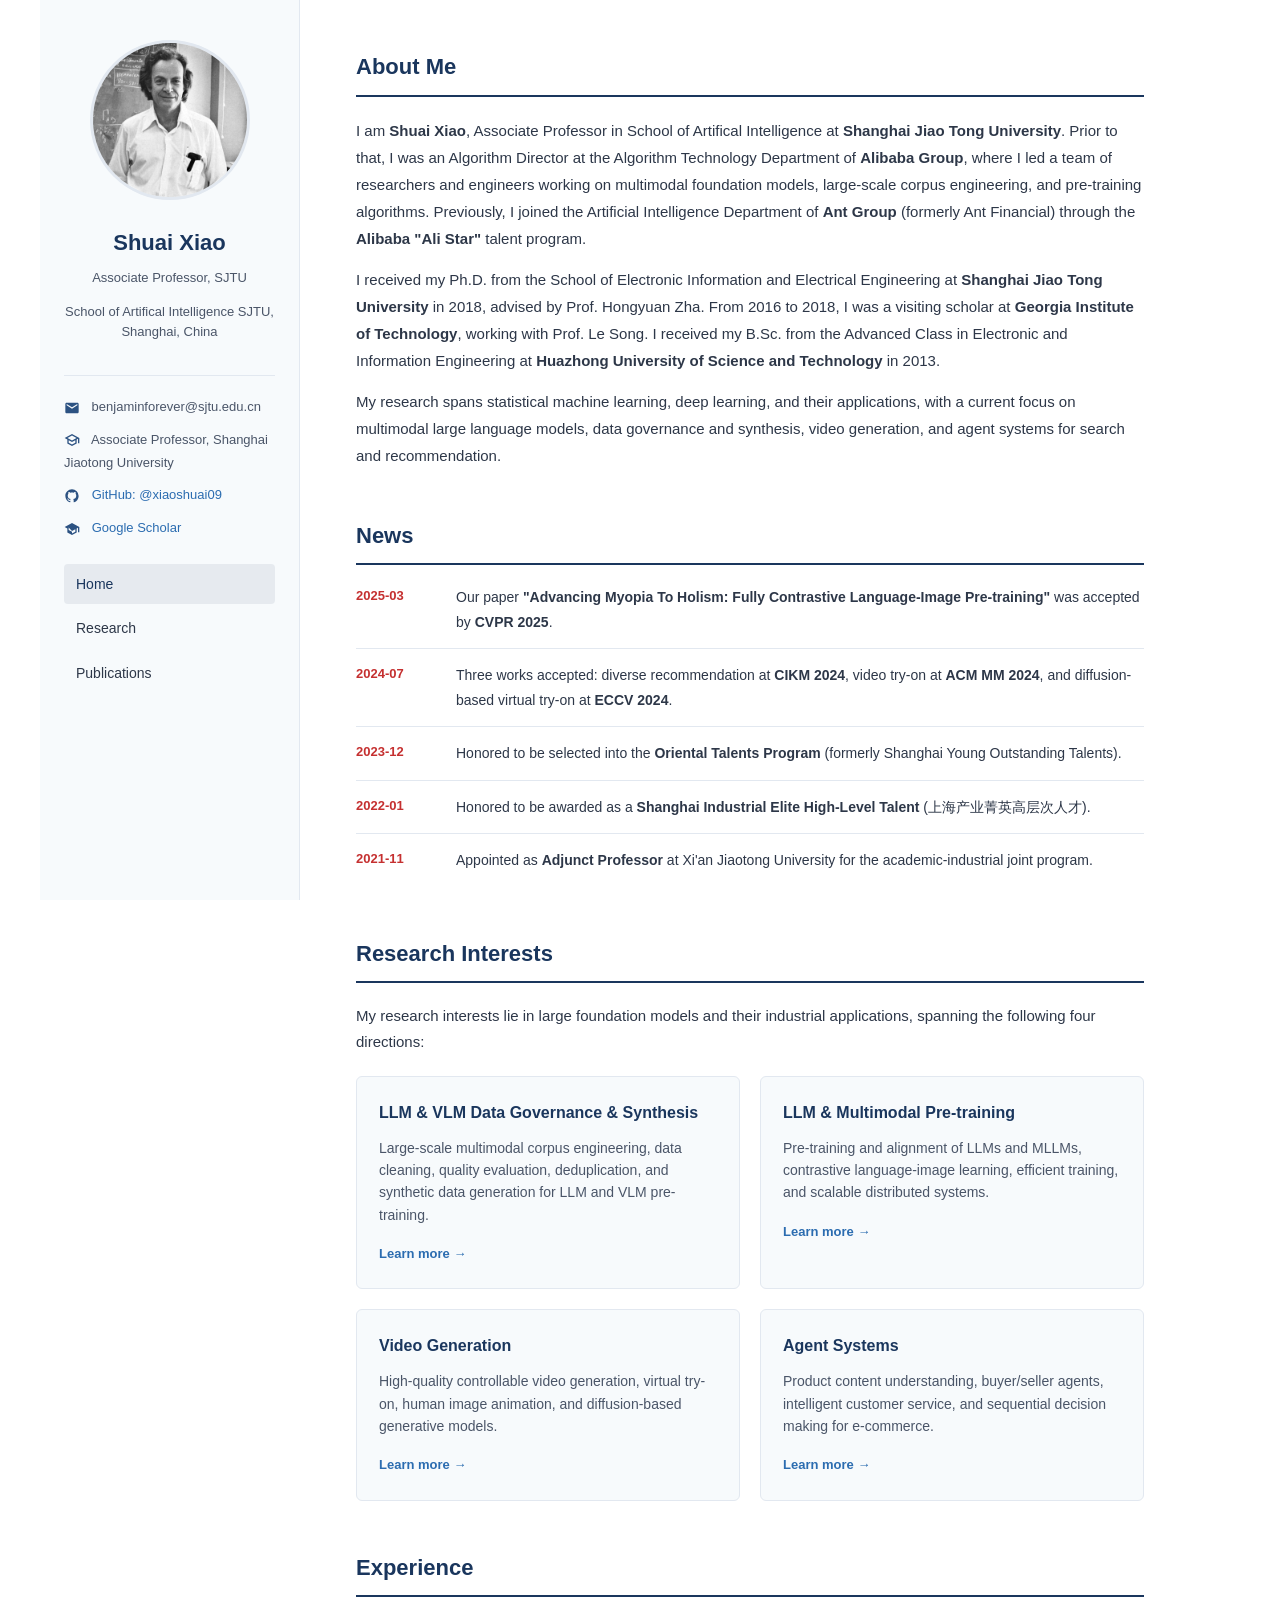
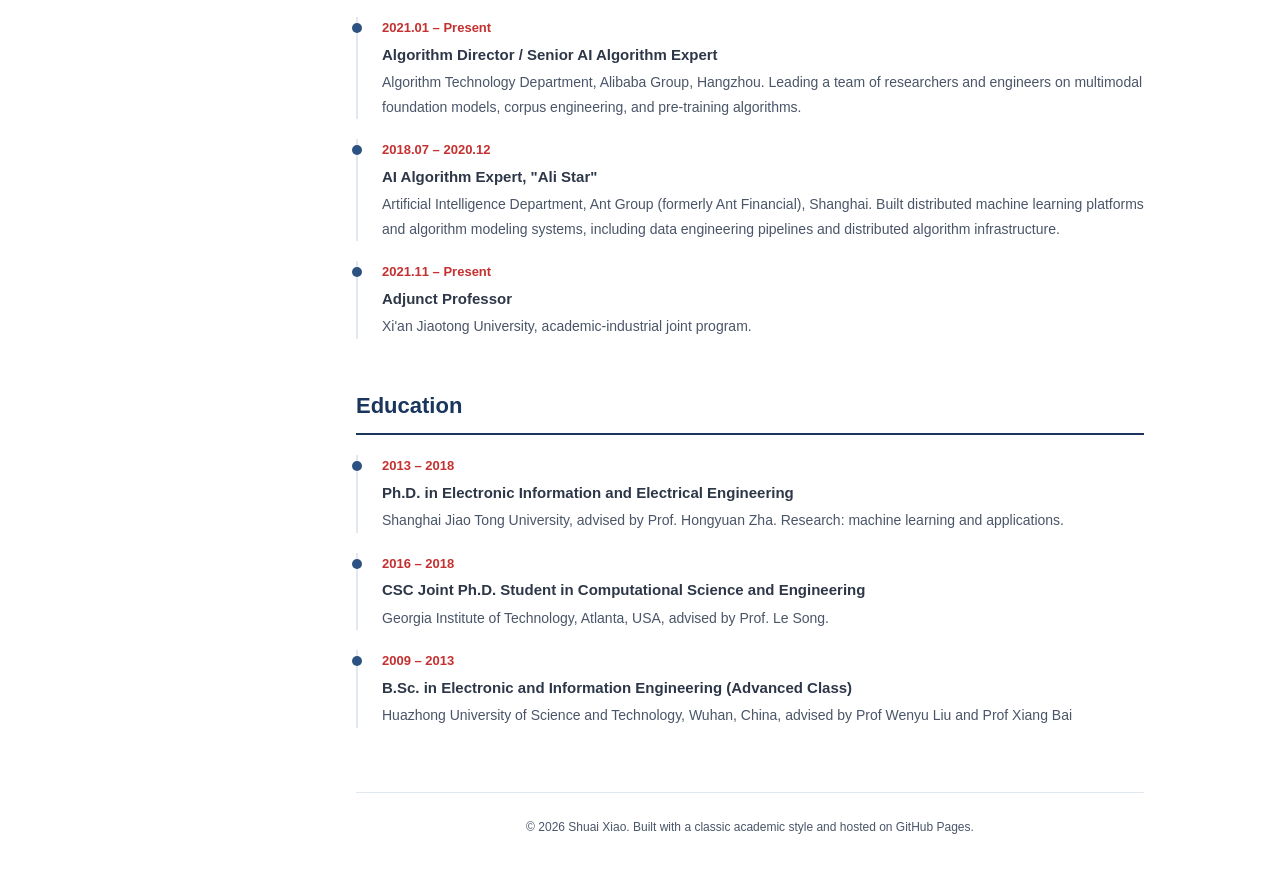
==== index.html @ ed6bf03c "commit" ====
<!DOCTYPE html>
<html lang="en">
<head>
  <meta charset="UTF-8">
  <meta name="viewport" content="width=device-width, initial-scale=1.0">
  <title>Shuai Xiao | Personal Academic Homepage</title>
  <meta name="description" content="Personal academic homepage of Shuai Xiao. Research interests include multimodal foundation models, data governance and synthesis, video generation, and agent systems.">
  <link rel="stylesheet" href="css/style.css">
</head>
<body>
  <div class="container">
    <!-- Sidebar -->
    <aside class="sidebar">
      <div class="profile-section">
        <img src="images/profile-placeholder.jpg" alt="Profile photo" class="profile-photo">
        <h1 class="profile-name">Shuai Xiao</h1>
        <p class="profile-title">Associate Professor, SJTU</p>
        <p class="profile-affiliation">
	  School of Artifical Intelligence<pr>
          SJTU, Shanghai, China
        </p>
      </div>

      <ul class="contact-list">
        <li>
          <svg viewBox="0 0 24 24" aria-hidden="true"><path d="M20 4H4c-1.1 0-2 .9-2 2v12c0 1.1.9 2 2 2h16c1.1 0 2-.9 2-2V6c0-1.1-.9-2-2-2zm0 4l-8 5-8-5V6l8 5 8-5v2z"/></svg>
          benjaminforever@sjtu.edu.cn
        </li>
        <li>
          <svg viewBox="0 0 24 24" aria-hidden="true"><path d="M12 3L1 9l4 2.18v6L12 21l7-3.82v-6l2-1.09V17h2V9L12 3zm6.82 6L12 12.72 5.18 9 12 5.28 18.82 9zM17 15.99l-5 2.73-5-2.73v-3.72L12 15l5-2.73v3.72z"/></svg>
          Associate Professor, Shanghai Jiaotong University
        </li>
        <li>
          <svg viewBox="0 0 24 24" aria-hidden="true"><path d="M12 2C6.477 2 2 6.477 2 12c0 4.42 2.87 8.17 6.84 9.5.5.08.66-.23.66-.5v-1.69c-2.77.6-3.36-1.34-3.36-1.34-.46-1.16-1.11-1.47-1.11-1.47-.91-.62.07-.6.07-.6 1 .07 1.53 1.03 1.53 1.03.87 1.52 2.34 1.07 2.91.83.09-.65.35-1.09.63-1.34-2.22-.25-4.55-1.11-4.55-4.92 0-1.11.38-2 1.03-2.71-.1-.25-.45-1.29.1-2.64 0 0 .84-.27 2.75 1.02.79-.22 1.65-.33 2.5-.33.85 0 1.71.11 2.5.33 1.91-1.29 2.75-1.02 2.75-1.02.55 1.35.2 2.39.1 2.64.65.71 1.03 1.6 1.03 2.71 0 3.82-2.34 4.66-4.57 4.91.36.31.69.92.69 1.85V21c0 .27.16.59.67.5C19.14 20.16 22 16.42 22 12A10 10 0 0012 2z"/></svg>
          <a href="https://github.com/xiaoshuai09" target="_blank">GitHub: @xiaoshuai09</a>
        </li>
        <li>
          <svg viewBox="0 0 24 24" aria-hidden="true"><path d="M12 3L1 9l4 2.18v6L12 21l7-3.82v-6l2-1.09V17h2V9L12 3zm0 13.09l-5-2.73v-3.72L12 15l5-2.73v3.72l-5 2.73z"/></svg>
          <a href="https://scholar.google.com/citations?user=qBTDCawAAAAJ&hl=en" target="_blank">Google Scholar</a>
        </li>
      </ul>

      <nav>
        <ul class="nav-menu">
          <li><a href="index.html" class="active">Home</a></li>
          <li><a href="research.html">Research</a></li>
          <li><a href="publications.html">Publications</a></li>
        </ul>
      </nav>
    </aside>

    <!-- Main Content -->
    <main class="main-content">
      <section class="section" id="about">
        <h2 class="section-title">About Me</h2>
        <div class="intro-text">
          <p>
            I am <strong>Shuai Xiao</strong>, Associate Professor in School of Artifical Intelligence at <strong>Shanghai Jiao Tong University</strong>. Prior to that, I was an Algorithm Director at the Algorithm Technology Department of <strong>Alibaba Group</strong>, where I led a team of researchers and engineers working on multimodal foundation models, large-scale corpus engineering, and pre-training algorithms. Previously, I joined the Artificial Intelligence Department of <strong>Ant Group</strong> (formerly Ant Financial) through the <strong>Alibaba "Ali Star"</strong> talent program.
          </p>
          <p>
            I received my Ph.D. from the School of Electronic Information and Electrical Engineering at <strong>Shanghai Jiao Tong University</strong> in 2018, advised by Prof. Hongyuan Zha. From 2016 to 2018, I was a visiting scholar at <strong>Georgia Institute of Technology</strong>, working with Prof. Le Song. I received my B.Sc. from the Advanced Class in Electronic and Information Engineering at <strong>Huazhong University of Science and Technology</strong> in 2013.
          </p>
          <p>
            My research spans statistical machine learning, deep learning, and their applications, with a current focus on multimodal large language models, data governance and synthesis, video generation, and agent systems for search and recommendation.
          </p>
        </div>
      </section>

      <section class="section" id="news">
        <h2 class="section-title">News</h2>
        <ul class="news-list">
          <li class="news-item">
            <span class="news-date">2025-03</span>
            <span class="news-content">Our paper <strong>"Advancing Myopia To Holism: Fully Contrastive Language-Image Pre-training"</strong> was accepted by <strong>CVPR 2025</strong>.</span>
          </li>
          <li class="news-item">
            <span class="news-date">2024-07</span>
            <span class="news-content">Three works accepted: diverse recommendation at <strong>CIKM 2024</strong>, video try-on at <strong>ACM MM 2024</strong>, and diffusion-based virtual try-on at <strong>ECCV 2024</strong>.</span>
          </li>
          <li class="news-item">
            <span class="news-date">2023-12</span>
            <span class="news-content">Honored to be selected into the <strong>Oriental Talents Program</strong> (formerly Shanghai Young Outstanding Talents).</span>
          </li>
          <li class="news-item">
            <span class="news-date">2022-01</span>
            <span class="news-content">Honored to be awarded as a <strong>Shanghai Industrial Elite High-Level Talent</strong> (上海产业菁英高层次人才).</span>
          </li>
          <li class="news-item">
            <span class="news-date">2021-11</span>
            <span class="news-content">Appointed as <strong>Adjunct Professor</strong> at Xi'an Jiaotong University for the academic-industrial joint program.</span>
          </li>
        </ul>
      </section>

      <section class="section" id="research-interests">
        <h2 class="section-title">Research Interests</h2>
        <p style="margin-bottom: 14px;">My research interests lie in large foundation models and their industrial applications, spanning the following four directions:</p>
        <div class="research-grid">
          <div class="research-card">
            <h3>LLM &amp; VLM Data Governance &amp; Synthesis</h3>
            <p>Large-scale multimodal corpus engineering, data cleaning, quality evaluation, deduplication, and synthetic data generation for LLM and VLM pre-training.</p>
            <a href="research.html#data-governance">Learn more →</a>
          </div>
          <div class="research-card">
            <h3>LLM &amp; Multimodal Pre-training</h3>
            <p>Pre-training and alignment of LLMs and MLLMs, contrastive language-image learning, efficient training, and scalable distributed systems.</p>
            <a href="research.html#llm-mllm">Learn more →</a>
          </div>
          <div class="research-card">
            <h3>Video Generation</h3>
            <p>High-quality controllable video generation, virtual try-on, human image animation, and diffusion-based generative models.</p>
            <a href="research.html#video-generation">Learn more →</a>
          </div>
          <div class="research-card">
            <h3>Agent Systems</h3>
            <p>Product content understanding, buyer/seller agents, intelligent customer service, and sequential decision making for e-commerce.</p>
            <a href="research.html#agent-systems">Learn more →</a>
          </div>
        </div>
      </section>

      <section class="section" id="experience">
        <h2 class="section-title">Experience</h2>
        <ul class="timeline">
          <li class="timeline-item">
            <div class="timeline-period">2021.01 – Present</div>
            <div class="timeline-title">Algorithm Director / Senior AI Algorithm Expert</div>
            <div class="timeline-detail">Algorithm Technology Department, Alibaba Group, Hangzhou. Leading a team of researchers and engineers on multimodal foundation models, corpus engineering, and pre-training algorithms.</div>
          </li>
          <li class="timeline-item">
            <div class="timeline-period">2018.07 – 2020.12</div>
            <div class="timeline-title">AI Algorithm Expert, "Ali Star"</div>
            <div class="timeline-detail">Artificial Intelligence Department, Ant Group (formerly Ant Financial), Shanghai. Built distributed machine learning platforms and algorithm modeling systems, including data engineering pipelines and distributed algorithm infrastructure.</div>
          </li>
          <li class="timeline-item">
            <div class="timeline-period">2021.11 – Present</div>
            <div class="timeline-title">Adjunct Professor</div>
            <div class="timeline-detail">Xi'an Jiaotong University, academic-industrial joint program.</div>
          </li>
        </ul>
      </section>

      <section class="section" id="education">
        <h2 class="section-title">Education</h2>
        <ul class="timeline">
          <li class="timeline-item">
            <div class="timeline-period">2013 – 2018</div>
            <div class="timeline-title">Ph.D. in Electronic Information and Electrical Engineering</div>
            <div class="timeline-detail">Shanghai Jiao Tong University, advised by Prof. Hongyuan Zha. Research: machine learning and applications.</div>
          </li>
          <li class="timeline-item">
            <div class="timeline-period">2016 – 2018</div>
            <div class="timeline-title">CSC Joint Ph.D. Student in Computational Science and Engineering</div>
            <div class="timeline-detail">Georgia Institute of Technology, Atlanta, USA, advised by Prof. Le Song.</div>
          </li>
          <li class="timeline-item">
            <div class="timeline-period">2009 – 2013</div>
            <div class="timeline-title">B.Sc. in Electronic and Information Engineering (Advanced Class)</div>
            <div class="timeline-detail">Huazhong University of Science and Technology, Wuhan, China, advised by Prof Wenyu Liu and Prof Xiang Bai</div>
          </li>
        </ul>
      </section>

      <footer class="site-footer">
        <p>© 2026 Shuai Xiao. Built with a classic academic style and hosted on GitHub Pages.</p>
      </footer>
    </main>
  </div>

  <script src="js/main.js"></script>
</body>
</html>
---- css/style.css ----
/* Classic Academic Style */
:root {
  --primary: #1a365d;
  --primary-light: #2c5282;
  --accent: #c53030;
  --text: #2d3748;
  --text-light: #4a5568;
  --bg: #ffffff;
  --bg-light: #f7fafc;
  --border: #e2e8f0;
  --link: #2b6cb0;
  --link-hover: #2c5282;
  --sidebar-width: 260px;
}

* {
  margin: 0;
  padding: 0;
  box-sizing: border-box;
}

html {
  scroll-behavior: smooth;
}

body {
  font-family: "Helvetica Neue", Helvetica, Arial, "PingFang SC", "Microsoft YaHei", sans-serif;
  font-size: 15px;
  line-height: 1.75;
  color: var(--text);
  background: var(--bg);
}

a {
  color: var(--link);
  text-decoration: none;
  transition: color 0.2s;
}

a:hover {
  color: var(--link-hover);
  text-decoration: underline;
}

/* Layout */
.container {
  display: flex;
  min-height: 100vh;
  max-width: 1200px;
  margin: 0 auto;
}

/* Sidebar */
.sidebar {
  width: var(--sidebar-width);
  background: var(--bg-light);
  border-right: 1px solid var(--border);
  padding: 40px 24px;
  position: fixed;
  height: 100vh;
  overflow-y: auto;
}

.profile-section {
  text-align: center;
  margin-bottom: 32px;
}

.profile-photo {
  width: 160px;
  height: 160px;
  border-radius: 50%;
  object-fit: cover;
  border: 3px solid var(--border);
  margin-bottom: 16px;
  background: #e2e8f0;
}

.profile-name {
  font-size: 22px;
  font-weight: 600;
  color: var(--primary);
  margin-bottom: 4px;
}

.profile-title {
  font-size: 13px;
  color: var(--text-light);
  margin-bottom: 12px;
}

.profile-affiliation {
  font-size: 13px;
  color: var(--text-light);
  line-height: 1.6;
}

.contact-list {
  list-style: none;
  margin-top: 20px;
  padding-top: 20px;
  border-top: 1px solid var(--border);
}

.contact-list li {
  font-size: 13px;
  margin-bottom: 10px;
  color: var(--text-light);
  word-break: break-all;
}

.contact-list i,
.contact-list svg {
  width: 16px;
  height: 16px;
  margin-right: 8px;
  vertical-align: middle;
  color: var(--primary-light);
  fill: currentColor;
}

.nav-menu {
  list-style: none;
  margin-top: 24px;
}

.nav-menu li {
  margin-bottom: 4px;
}

.nav-menu a {
  display: block;
  padding: 8px 12px;
  border-radius: 4px;
  color: var(--text);
  font-size: 14px;
  text-decoration: none;
}

.nav-menu a:hover,
.nav-menu a.active {
  background: rgba(26, 54, 93, 0.08);
  color: var(--primary);
}

/* Main Content */
.main-content {
  margin-left: var(--sidebar-width);
  flex: 1;
  padding: 48px 56px;
  max-width: 900px;
}

.section {
  margin-bottom: 48px;
}

.section-title {
  font-size: 22px;
  font-weight: 600;
  color: var(--primary);
  border-bottom: 2px solid var(--primary);
  padding-bottom: 8px;
  margin-bottom: 20px;
}

.section-subtitle {
  font-size: 18px;
  font-weight: 600;
  color: var(--primary-light);
  margin: 28px 0 14px 0;
}

/* Intro */
.intro-text {
  font-size: 15px;
  line-height: 1.8;
  color: var(--text);
}

.intro-text p {
  margin-bottom: 14px;
}

/* News */
.news-list {
  list-style: none;
}

.news-item {
  display: flex;
  margin-bottom: 14px;
  padding-bottom: 14px;
  border-bottom: 1px solid var(--border);
}

.news-item:last-child {
  border-bottom: none;
}

.news-date {
  flex-shrink: 0;
  width: 100px;
  font-weight: 600;
  color: var(--accent);
  font-size: 13px;
}

.news-content {
  flex: 1;
  font-size: 14px;
  color: var(--text);
}

.news-content a {
  color: var(--link);
}

/* Timeline (Education / Experience) */
.timeline {
  list-style: none;
}

.timeline-item {
  position: relative;
  padding-left: 24px;
  margin-bottom: 20px;
  border-left: 2px solid var(--border);
}

.timeline-item::before {
  content: "";
  position: absolute;
  left: -6px;
  top: 6px;
  width: 10px;
  height: 10px;
  border-radius: 50%;
  background: var(--primary-light);
}

.timeline-period {
  font-size: 13px;
  color: var(--accent);
  font-weight: 600;
  margin-bottom: 2px;
}

.timeline-title {
  font-weight: 600;
  color: var(--text);
  margin-bottom: 2px;
}

.timeline-detail {
  font-size: 14px;
  color: var(--text-light);
}

/* Research Areas */
.research-grid {
  display: grid;
  grid-template-columns: repeat(auto-fit, minmax(260px, 1fr));
  gap: 20px;
  margin-top: 20px;
}

.research-card {
  border: 1px solid var(--border);
  border-radius: 6px;
  padding: 22px;
  background: var(--bg-light);
  transition: box-shadow 0.2s, transform 0.2s;
}

.research-card:hover {
  box-shadow: 0 4px 12px rgba(0, 0, 0, 0.08);
  transform: translateY(-2px);
}

.research-card h3 {
  font-size: 16px;
  color: var(--primary);
  margin-bottom: 10px;
}

.research-card p {
  font-size: 14px;
  color: var(--text-light);
  line-height: 1.6;
  margin-bottom: 14px;
}

.research-card a {
  font-size: 13px;
  font-weight: 600;
}

/* Research Detail Page */
.research-section {
  margin-bottom: 48px;
  padding-bottom: 36px;
  border-bottom: 1px solid var(--border);
}

.research-section:last-child {
  border-bottom: none;
}

.research-section h2 {
  font-size: 20px;
  color: var(--primary);
  margin-bottom: 14px;
}

.research-section p {
  margin-bottom: 14px;
  color: var(--text);
}

.subsection-title {
  font-size: 15px;
  font-weight: 600;
  color: var(--primary-light);
  margin: 20px 0 10px 0;
}

/* Publications */
.publication-list {
  list-style: none;
}

.publication-item {
  margin-bottom: 24px;
  padding-bottom: 20px;
  border-bottom: 1px solid var(--border);
}

.publication-item:last-child {
  border-bottom: none;
}

.publication-title {
  font-size: 15px;
  font-weight: 600;
  color: var(--text);
  margin-bottom: 6px;
}

.publication-authors {
  font-size: 14px;
  color: var(--text-light);
  margin-bottom: 4px;
}

.publication-venue {
  font-size: 14px;
  color: var(--primary-light);
  font-style: italic;
  margin-bottom: 8px;
}

.publication-links a {
  font-size: 13px;
  margin-right: 12px;
  padding: 3px 10px;
  border: 1px solid var(--border);
  border-radius: 3px;
  background: var(--bg-light);
  text-decoration: none;
}

.publication-links a:hover {
  background: var(--primary);
  color: #fff;
  border-color: var(--primary);
}

.publication-tag {
  display: inline-block;
  font-size: 12px;
  padding: 2px 8px;
  border-radius: 3px;
  background: #edf2f7;
  color: var(--text-light);
  margin-left: 8px;
}

/* Project list */
.project-list {
  list-style: none;
}

.project-item {
  background: var(--bg-light);
  border: 1px solid var(--border);
  border-radius: 6px;
  padding: 18px;
  margin-bottom: 14px;
}

.project-item h4 {
  font-size: 15px;
  color: var(--primary);
  margin-bottom: 6px;
}

.project-item p {
  font-size: 14px;
  color: var(--text-light);
  margin-bottom: 8px;
}

.project-links a {
  font-size: 13px;
  margin-right: 10px;
}

/* Footer */
.site-footer {
  margin-top: 64px;
  padding-top: 24px;
  border-top: 1px solid var(--border);
  font-size: 12px;
  color: var(--text-light);
  text-align: center;
}

/* Mobile */
@media (max-width: 900px) {
  .container {
    flex-direction: column;
  }

  .sidebar {
    position: relative;
    width: 100%;
    height: auto;
    border-right: none;
    border-bottom: 1px solid var(--border);
    padding: 24px;
  }

  .main-content {
    margin-left: 0;
    padding: 32px 24px;
  }

  .nav-menu {
    display: flex;
    flex-wrap: wrap;
    gap: 8px;
  }

  .nav-menu li {
    margin-bottom: 0;
  }
}

/* Print */
@media print {
  .sidebar {
    position: relative;
    width: 100%;
    height: auto;
  }

  .main-content {
    margin-left: 0;
  }
}
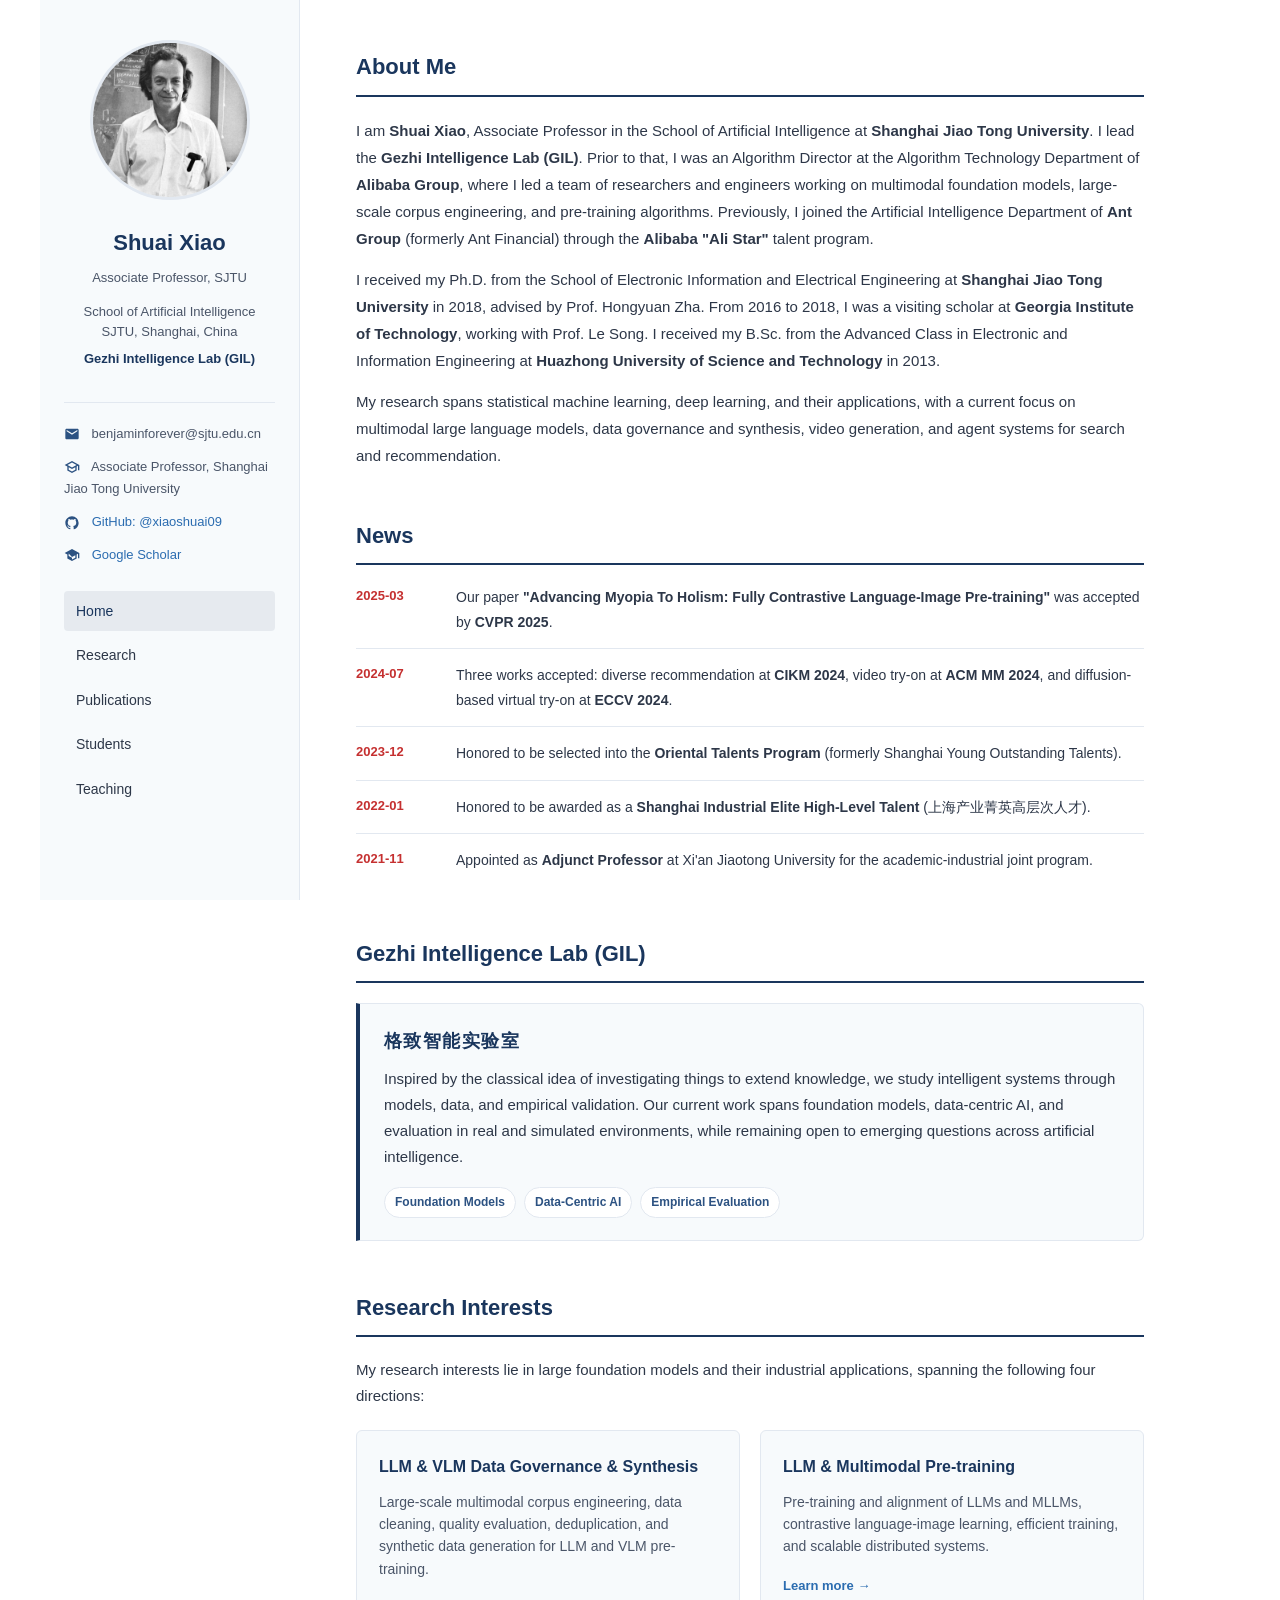
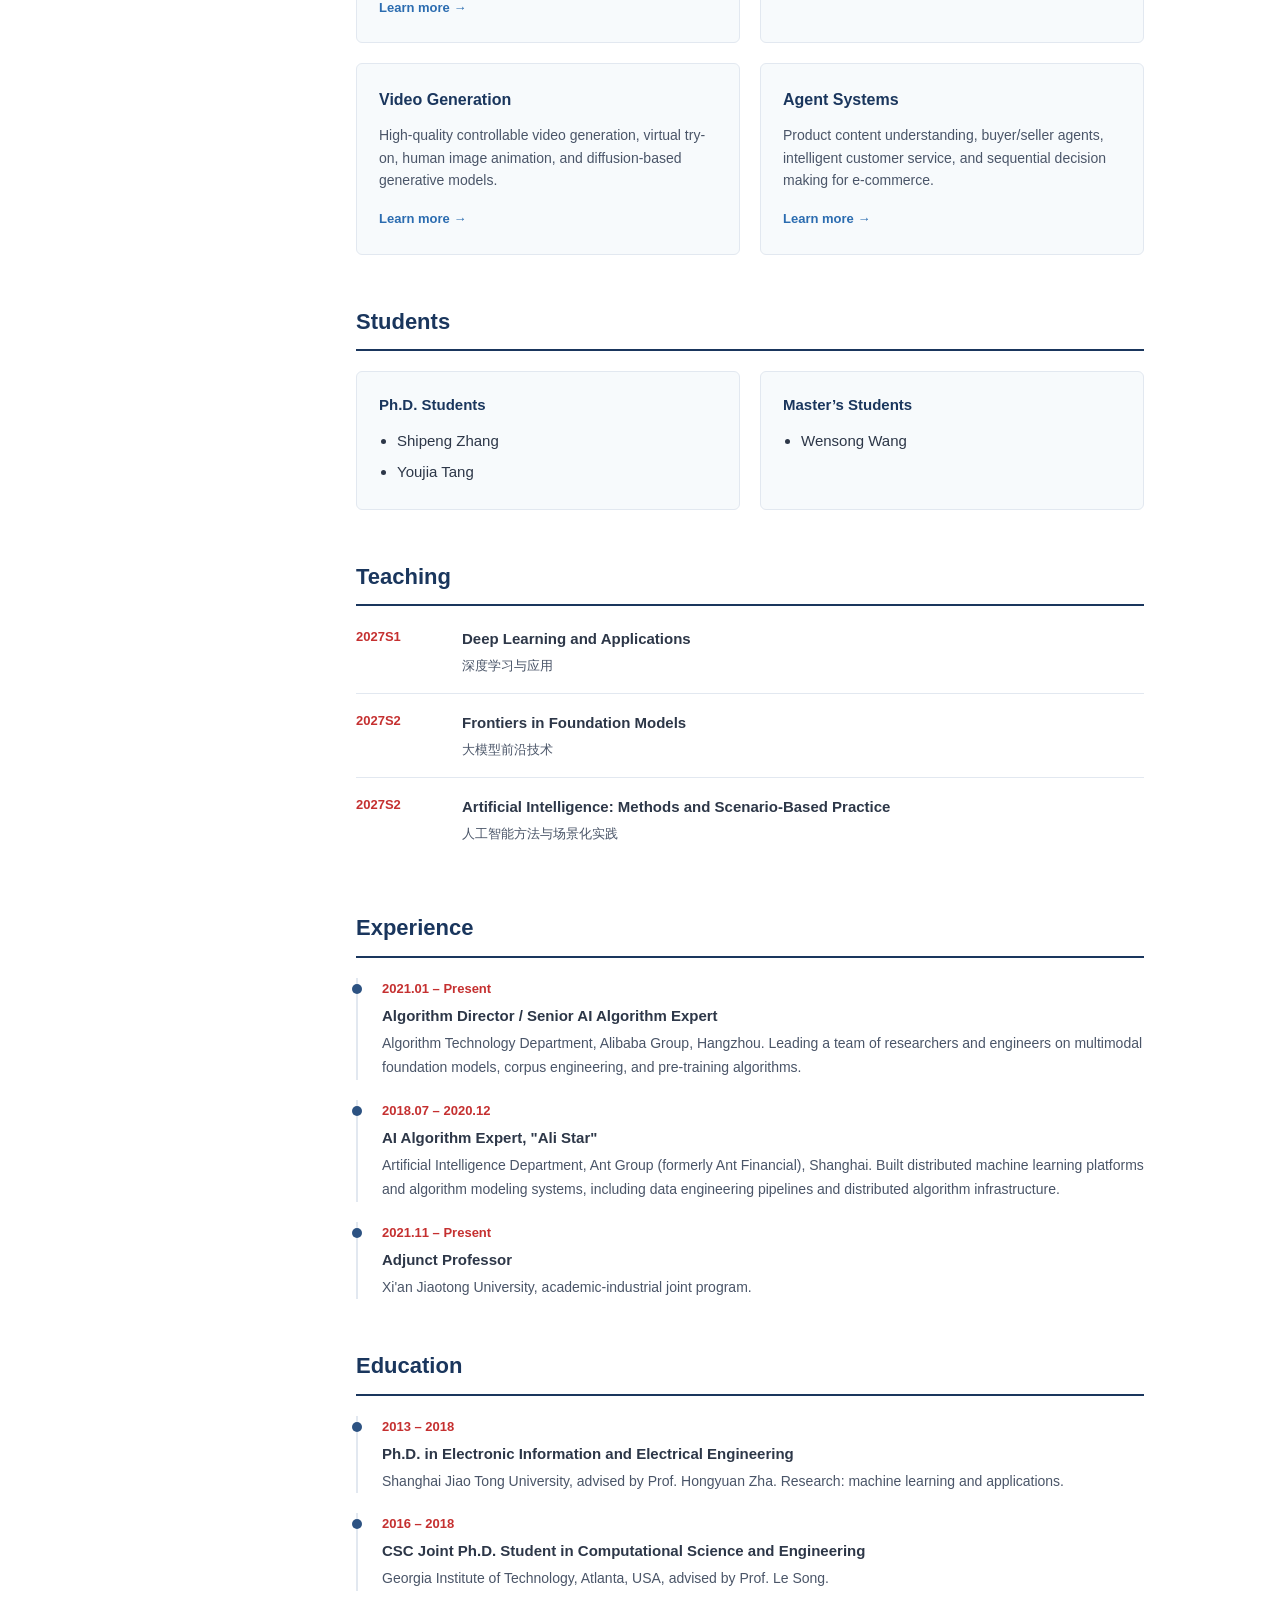
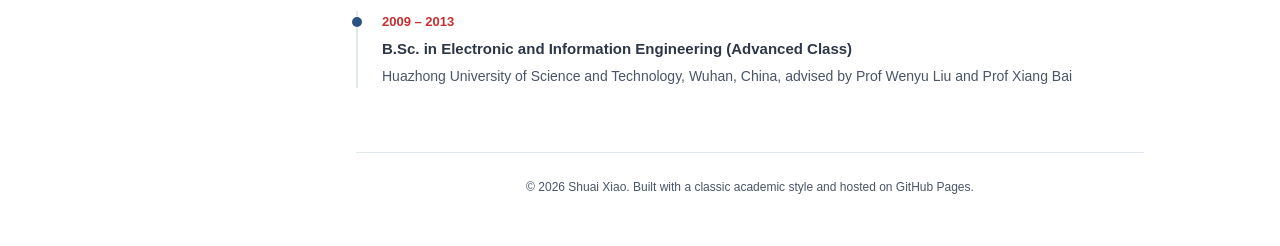
==== commit 137bd672: "update" ====
--- a/index.html
+++ b/index.html
@@ -4,7 +4,7 @@
   <meta charset="UTF-8">
   <meta name="viewport" content="width=device-width, initial-scale=1.0">
   <title>Shuai Xiao | Personal Academic Homepage</title>
-  <meta name="description" content="Personal academic homepage of Shuai Xiao. Research interests include multimodal foundation models, data governance and synthesis, video generation, and agent systems.">
+  <meta name="description" content="Academic homepage of Shuai Xiao and the Gezhi Intelligence Lab (GIL) at Shanghai Jiao Tong University, featuring research, students, publications, and teaching.">
   <link rel="stylesheet" href="css/style.css">
 </head>
 <body>
@@ -16,8 +16,9 @@
         <h1 class="profile-name">Shuai Xiao</h1>
         <p class="profile-title">Associate Professor, SJTU</p>
         <p class="profile-affiliation">
-	  School of Artifical Intelligence<pr>
-          SJTU, Shanghai, China
+          School of Artificial Intelligence<br>
+          SJTU, Shanghai, China<br>
+          <a class="profile-lab" href="#lab">Gezhi Intelligence Lab (GIL)</a>
         </p>
       </div>
 
@@ -28,7 +29,7 @@
         </li>
         <li>
           <svg viewBox="0 0 24 24" aria-hidden="true"><path d="M12 3L1 9l4 2.18v6L12 21l7-3.82v-6l2-1.09V17h2V9L12 3zm6.82 6L12 12.72 5.18 9 12 5.28 18.82 9zM17 15.99l-5 2.73-5-2.73v-3.72L12 15l5-2.73v3.72z"/></svg>
-          Associate Professor, Shanghai Jiaotong University
+          Associate Professor, Shanghai Jiao Tong University
         </li>
         <li>
           <svg viewBox="0 0 24 24" aria-hidden="true"><path d="M12 2C6.477 2 2 6.477 2 12c0 4.42 2.87 8.17 6.84 9.5.5.08.66-.23.66-.5v-1.69c-2.77.6-3.36-1.34-3.36-1.34-.46-1.16-1.11-1.47-1.11-1.47-.91-.62.07-.6.07-.6 1 .07 1.53 1.03 1.53 1.03.87 1.52 2.34 1.07 2.91.83.09-.65.35-1.09.63-1.34-2.22-.25-4.55-1.11-4.55-4.92 0-1.11.38-2 1.03-2.71-.1-.25-.45-1.29.1-2.64 0 0 .84-.27 2.75 1.02.79-.22 1.65-.33 2.5-.33.85 0 1.71.11 2.5.33 1.91-1.29 2.75-1.02 2.75-1.02.55 1.35.2 2.39.1 2.64.65.71 1.03 1.6 1.03 2.71 0 3.82-2.34 4.66-4.57 4.91.36.31.69.92.69 1.85V21c0 .27.16.59.67.5C19.14 20.16 22 16.42 22 12A10 10 0 0012 2z"/></svg>
@@ -45,6 +46,8 @@
           <li><a href="index.html" class="active">Home</a></li>
           <li><a href="research.html">Research</a></li>
           <li><a href="publications.html">Publications</a></li>
+          <li><a href="#students">Students</a></li>
+          <li><a href="#teaching">Teaching</a></li>
         </ul>
       </nav>
     </aside>
@@ -55,7 +58,7 @@
         <h2 class="section-title">About Me</h2>
         <div class="intro-text">
           <p>
-            I am <strong>Shuai Xiao</strong>, Associate Professor in School of Artifical Intelligence at <strong>Shanghai Jiao Tong University</strong>. Prior to that, I was an Algorithm Director at the Algorithm Technology Department of <strong>Alibaba Group</strong>, where I led a team of researchers and engineers working on multimodal foundation models, large-scale corpus engineering, and pre-training algorithms. Previously, I joined the Artificial Intelligence Department of <strong>Ant Group</strong> (formerly Ant Financial) through the <strong>Alibaba "Ali Star"</strong> talent program.
+            I am <strong>Shuai Xiao</strong>, Associate Professor in the School of Artificial Intelligence at <strong>Shanghai Jiao Tong University</strong>. I lead the <strong>Gezhi Intelligence Lab (GIL)</strong>. Prior to that, I was an Algorithm Director at the Algorithm Technology Department of <strong>Alibaba Group</strong>, where I led a team of researchers and engineers working on multimodal foundation models, large-scale corpus engineering, and pre-training algorithms. Previously, I joined the Artificial Intelligence Department of <strong>Ant Group</strong> (formerly Ant Financial) through the <strong>Alibaba "Ali Star"</strong> talent program.
           </p>
           <p>
             I received my Ph.D. from the School of Electronic Information and Electrical Engineering at <strong>Shanghai Jiao Tong University</strong> in 2018, advised by Prof. Hongyuan Zha. From 2016 to 2018, I was a visiting scholar at <strong>Georgia Institute of Technology</strong>, working with Prof. Le Song. I received my B.Sc. from the Advanced Class in Electronic and Information Engineering at <strong>Huazhong University of Science and Technology</strong> in 2013.
@@ -90,6 +93,21 @@
             <span class="news-content">Appointed as <strong>Adjunct Professor</strong> at Xi'an Jiaotong University for the academic-industrial joint program.</span>
           </li>
         </ul>
+      </section>
+
+      <section class="section" id="lab">
+        <h2 class="section-title">Gezhi Intelligence Lab (GIL)</h2>
+        <div class="lab-intro">
+          <p class="lab-name-zh" lang="zh-CN">格致智能实验室</p>
+          <p>
+            Inspired by the classical idea of investigating things to extend knowledge, we study intelligent systems through models, data, and empirical validation. Our current work spans foundation models, data-centric AI, and evaluation in real and simulated environments, while remaining open to emerging questions across artificial intelligence.
+          </p>
+          <ul class="lab-focus-list" aria-label="Current research themes">
+            <li>Foundation Models</li>
+            <li>Data-Centric AI</li>
+            <li>Empirical Evaluation</li>
+          </ul>
+        </div>
       </section>
 
       <section class="section" id="research-interests">
@@ -117,6 +135,52 @@
             <a href="research.html#agent-systems">Learn more →</a>
           </div>
         </div>
+      </section>
+
+      <section class="section" id="students">
+        <h2 class="section-title">Students</h2>
+        <div class="people-grid">
+          <article class="people-group">
+            <h3>Ph.D. Students</h3>
+            <ul class="people-list">
+              <li>Shipeng Zhang</li>
+              <li>Youjia Tang</li>
+            </ul>
+          </article>
+          <article class="people-group">
+            <h3>Master&rsquo;s Students</h3>
+            <ul class="people-list">
+              <li>Wensong Wang</li>
+            </ul>
+          </article>
+        </div>
+      </section>
+
+      <section class="section" id="teaching">
+        <h2 class="section-title">Teaching</h2>
+        <ul class="course-list">
+          <li class="course-item">
+            <span class="course-term">2027S1</span>
+            <div>
+              <h3 class="course-title">Deep Learning and Applications</h3>
+              <p class="course-title-zh" lang="zh-CN">深度学习与应用</p>
+            </div>
+          </li>
+          <li class="course-item">
+            <span class="course-term">2027S2</span>
+            <div>
+              <h3 class="course-title">Frontiers in Foundation Models</h3>
+              <p class="course-title-zh" lang="zh-CN">大模型前沿技术</p>
+            </div>
+          </li>
+          <li class="course-item">
+            <span class="course-term">2027S2</span>
+            <div>
+              <h3 class="course-title">Artificial Intelligence: Methods and Scenario-Based Practice</h3>
+              <p class="course-title-zh" lang="zh-CN">人工智能方法与场景化实践</p>
+            </div>
+          </li>
+        </ul>
       </section>
 
       <section class="section" id="experience">
--- a/css/style.css
+++ b/css/style.css
@@ -95,6 +95,13 @@
   line-height: 1.6;
 }
 
+.profile-lab {
+  display: inline-block;
+  margin-top: 6px;
+  color: var(--primary);
+  font-weight: 600;
+}
+
 .contact-list {
   list-style: none;
   margin-top: 20px;
@@ -180,6 +187,109 @@
 
 .intro-text p {
   margin-bottom: 14px;
+}
+
+/* Lab */
+.lab-intro {
+  padding: 22px 24px;
+  border: 1px solid var(--border);
+  border-left: 4px solid var(--primary);
+  border-radius: 0 6px 6px 0;
+  background: var(--bg-light);
+}
+
+.lab-name-zh {
+  margin-bottom: 8px;
+  color: var(--primary);
+  font-size: 18px;
+  font-weight: 600;
+  letter-spacing: 0.08em;
+}
+
+.lab-focus-list {
+  display: flex;
+  flex-wrap: wrap;
+  gap: 8px;
+  margin-top: 16px;
+  list-style: none;
+}
+
+.lab-focus-list li {
+  padding: 4px 10px;
+  border: 1px solid var(--border);
+  border-radius: 999px;
+  background: var(--bg);
+  color: var(--primary-light);
+  font-size: 12px;
+  font-weight: 600;
+}
+
+/* People */
+.people-grid {
+  display: grid;
+  grid-template-columns: repeat(2, minmax(0, 1fr));
+  gap: 20px;
+}
+
+.people-group {
+  padding: 20px 22px;
+  border: 1px solid var(--border);
+  border-radius: 6px;
+  background: var(--bg-light);
+}
+
+.people-group h3 {
+  margin-bottom: 10px;
+  color: var(--primary);
+  font-size: 15px;
+}
+
+.people-list {
+  padding-left: 18px;
+}
+
+.people-list li {
+  margin-bottom: 4px;
+  color: var(--text);
+}
+
+/* Teaching */
+.course-list {
+  list-style: none;
+}
+
+.course-item {
+  display: grid;
+  grid-template-columns: 90px minmax(0, 1fr);
+  gap: 16px;
+  padding: 16px 0;
+  border-bottom: 1px solid var(--border);
+}
+
+.course-item:first-child {
+  padding-top: 0;
+}
+
+.course-item:last-child {
+  border-bottom: none;
+}
+
+.course-term {
+  color: var(--accent);
+  font-size: 13px;
+  font-weight: 600;
+}
+
+.course-title {
+  color: var(--text);
+  font-size: 15px;
+  font-weight: 600;
+}
+
+.course-title-zh {
+  margin-top: 2px;
+  color: var(--text-light);
+  font-size: 13px;
 }
 
 /* News */
@@ -457,6 +567,17 @@
   }
 }
 
+@media (max-width: 560px) {
+  .people-grid {
+    grid-template-columns: 1fr;
+  }
+
+  .course-item {
+    grid-template-columns: 1fr;
+    gap: 4px;
+  }
+}
+
 /* Print */
 @media print {
   .sidebar {
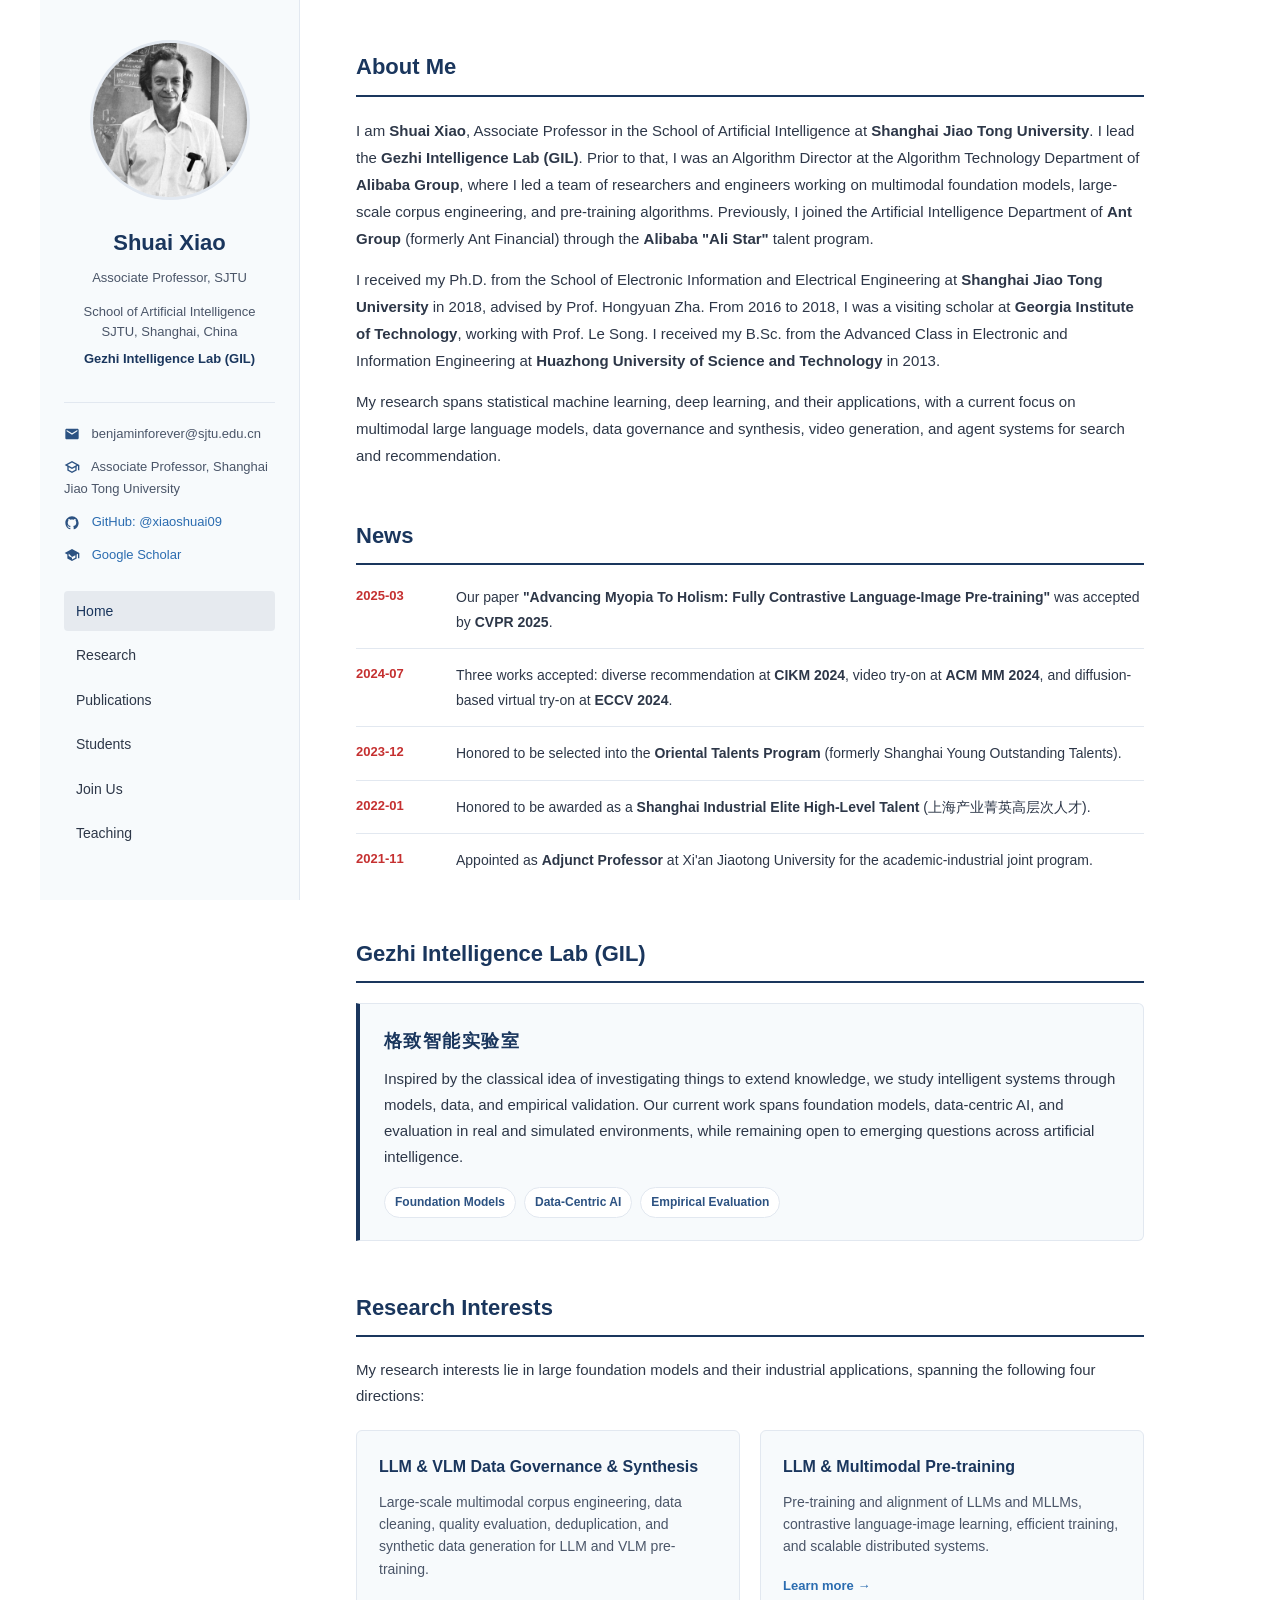
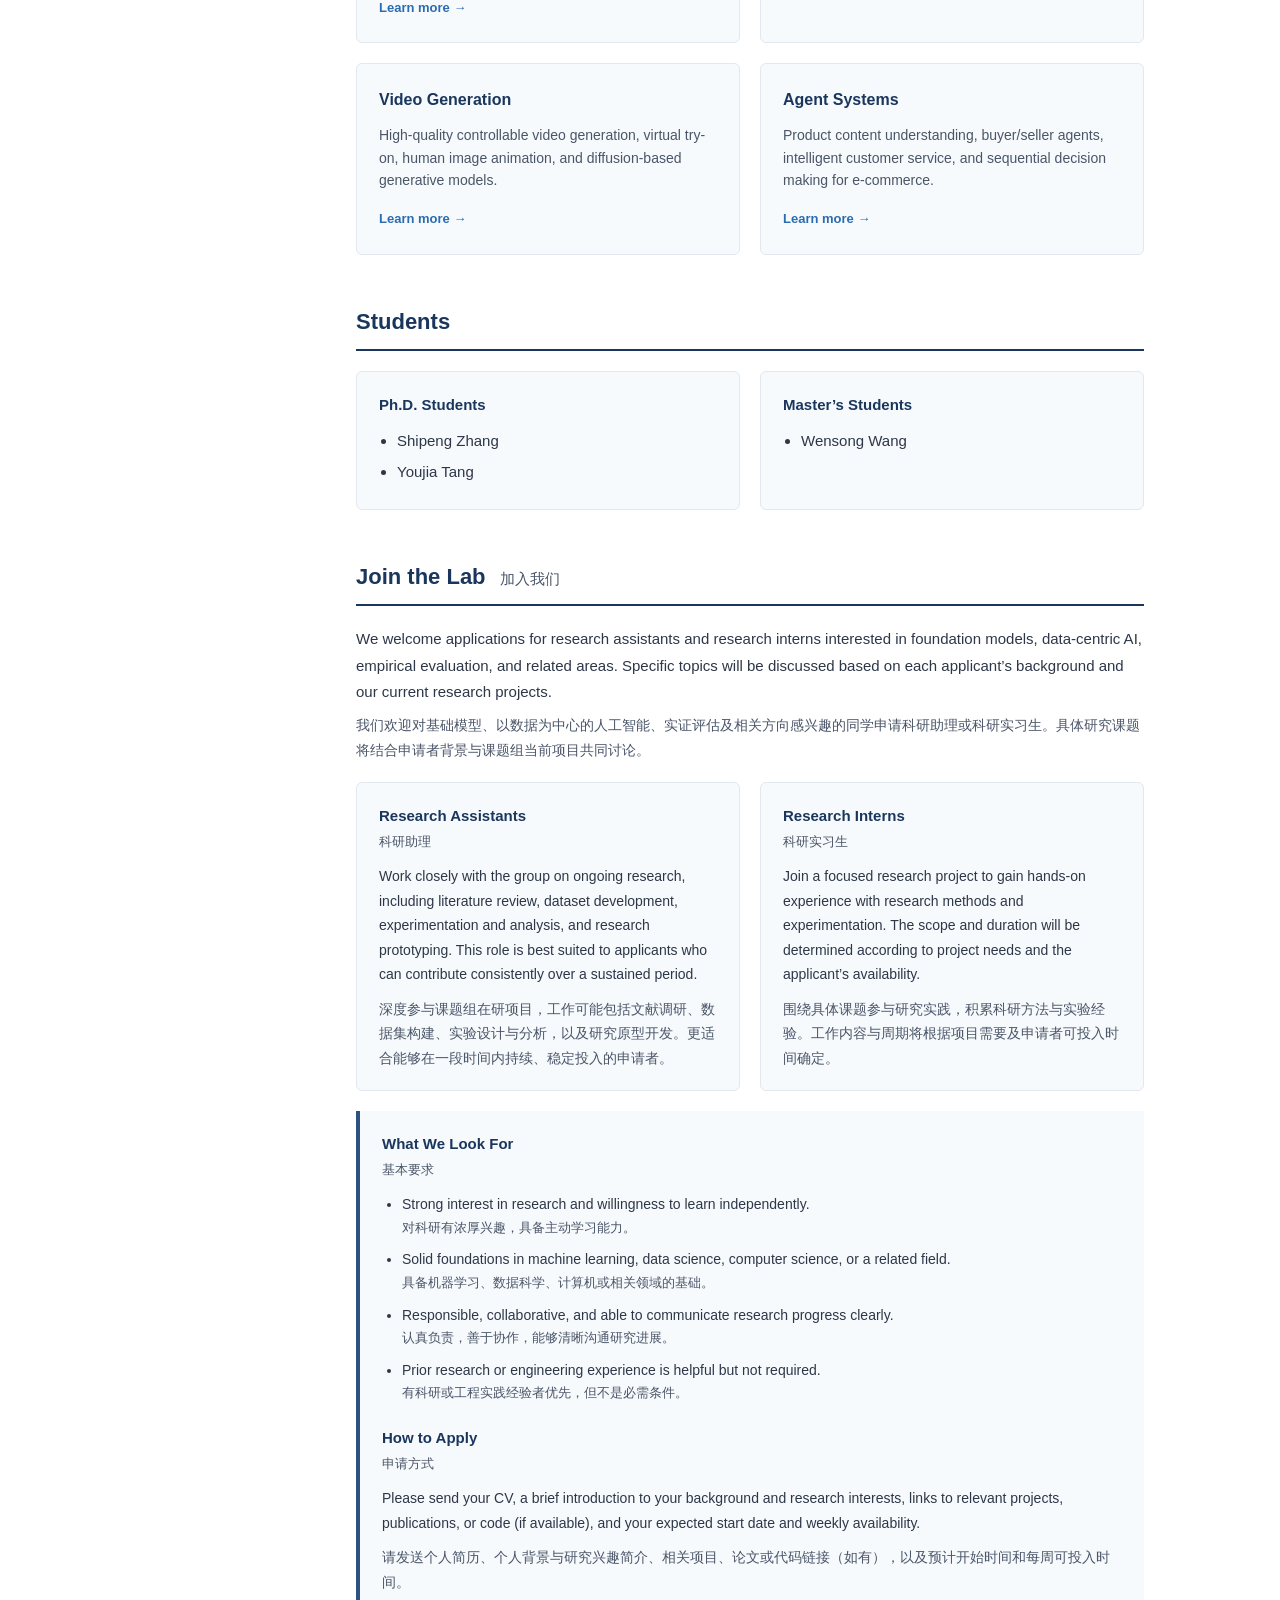
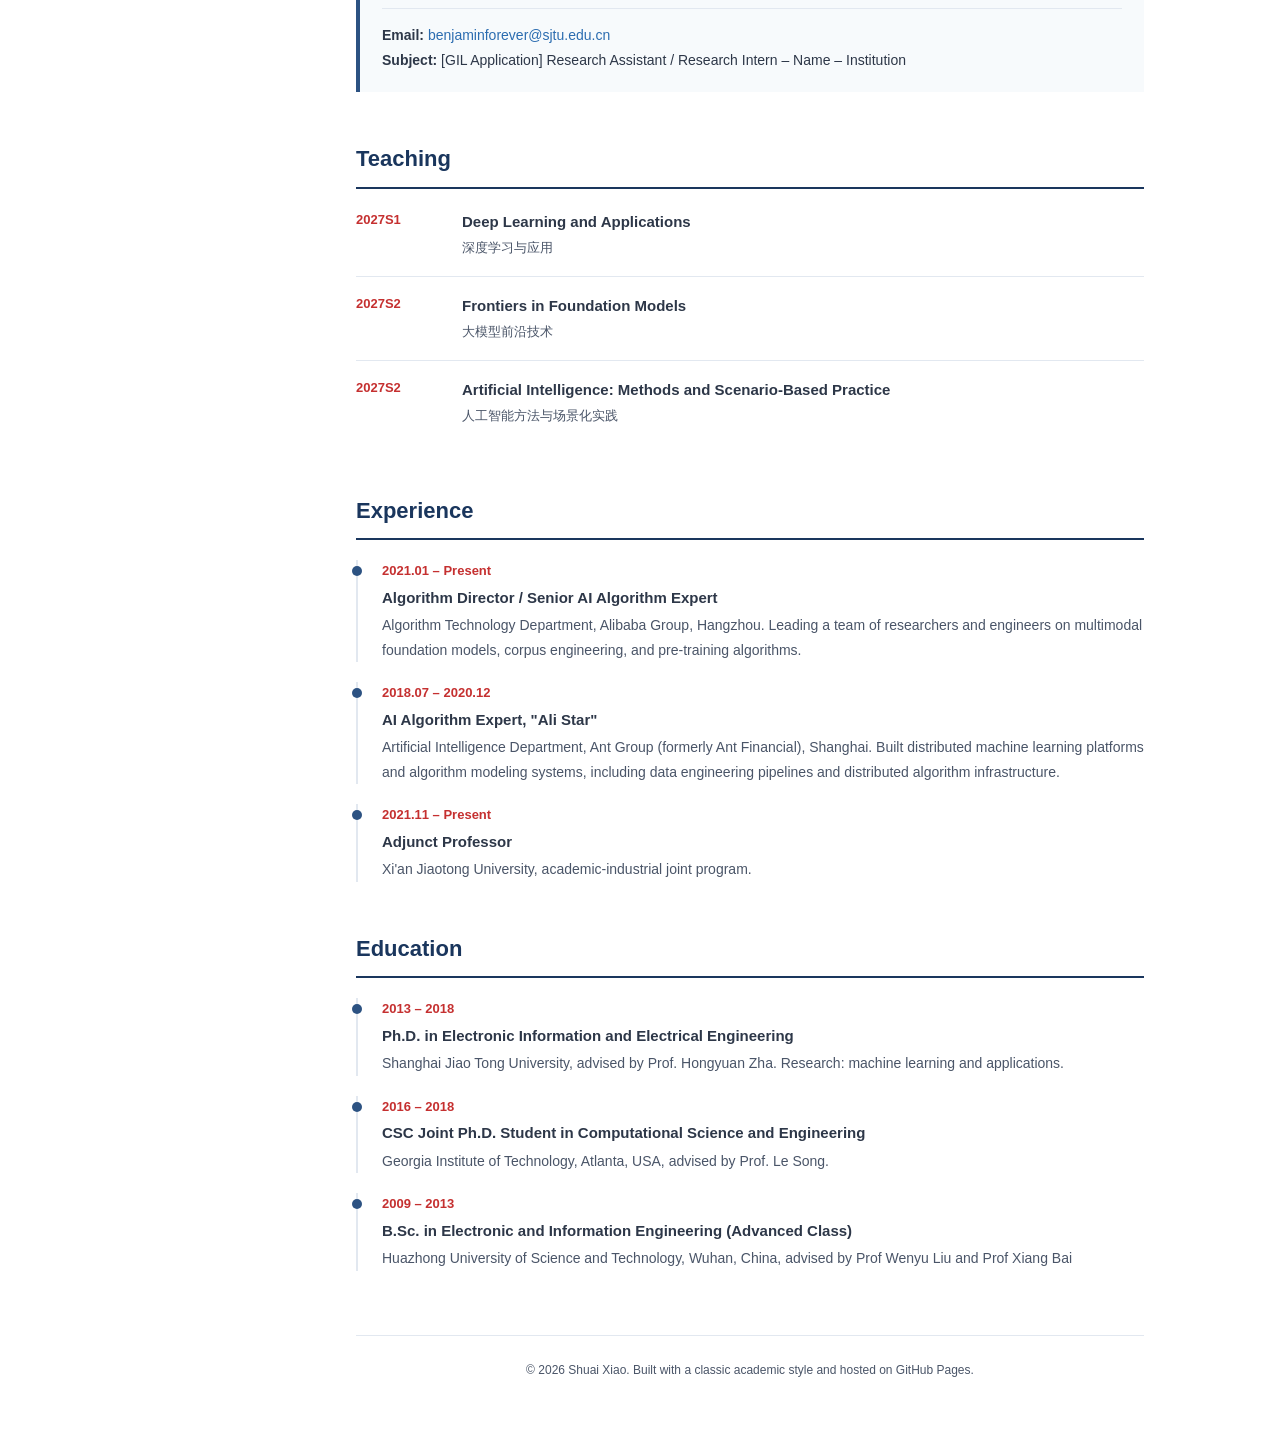
==== commit 82c497e9: "update" ====
--- a/index.html
+++ b/index.html
@@ -4,7 +4,7 @@
   <meta charset="UTF-8">
   <meta name="viewport" content="width=device-width, initial-scale=1.0">
   <title>Shuai Xiao | Personal Academic Homepage</title>
-  <meta name="description" content="Academic homepage of Shuai Xiao and the Gezhi Intelligence Lab (GIL) at Shanghai Jiao Tong University, featuring research, students, publications, and teaching.">
+  <meta name="description" content="Academic homepage of Shuai Xiao and the Gezhi Intelligence Lab (GIL) at Shanghai Jiao Tong University, featuring research, students, open positions, publications, and teaching.">
   <link rel="stylesheet" href="css/style.css">
 </head>
 <body>
@@ -47,6 +47,7 @@
           <li><a href="research.html">Research</a></li>
           <li><a href="publications.html">Publications</a></li>
           <li><a href="#students">Students</a></li>
+          <li><a href="#join-us">Join Us</a></li>
           <li><a href="#teaching">Teaching</a></li>
         </ul>
       </nav>
@@ -156,6 +157,74 @@
         </div>
       </section>
 
+      <section class="section" id="join-us">
+        <h2 class="section-title">Join the Lab <span class="section-title-zh" lang="zh-CN">加入我们</span></h2>
+        <div class="recruitment-intro">
+          <p>
+            We welcome applications for research assistants and research interns interested in foundation models, data-centric AI, empirical evaluation, and related areas. Specific topics will be discussed based on each applicant&rsquo;s background and our current research projects.
+          </p>
+          <p lang="zh-CN">
+            我们欢迎对基础模型、以数据为中心的人工智能、实证评估及相关方向感兴趣的同学申请科研助理或科研实习生。具体研究课题将结合申请者背景与课题组当前项目共同讨论。
+          </p>
+        </div>
+
+        <div class="recruitment-grid">
+          <article class="recruitment-card">
+            <h3>Research Assistants <span lang="zh-CN">科研助理</span></h3>
+            <p>
+              Work closely with the group on ongoing research, including literature review, dataset development, experimentation and analysis, and research prototyping. This role is best suited to applicants who can contribute consistently over a sustained period.
+            </p>
+            <p class="recruitment-copy-zh" lang="zh-CN">
+              深度参与课题组在研项目，工作可能包括文献调研、数据集构建、实验设计与分析，以及研究原型开发。更适合能够在一段时间内持续、稳定投入的申请者。
+            </p>
+          </article>
+
+          <article class="recruitment-card">
+            <h3>Research Interns <span lang="zh-CN">科研实习生</span></h3>
+            <p>
+              Join a focused research project to gain hands-on experience with research methods and experimentation. The scope and duration will be determined according to project needs and the applicant&rsquo;s availability.
+            </p>
+            <p class="recruitment-copy-zh" lang="zh-CN">
+              围绕具体课题参与研究实践，积累科研方法与实验经验。工作内容与周期将根据项目需要及申请者可投入时间确定。
+            </p>
+          </article>
+        </div>
+
+        <div class="recruitment-details">
+          <h3>What We Look For <span lang="zh-CN">基本要求</span></h3>
+          <ul class="recruitment-list">
+            <li>
+              Strong interest in research and willingness to learn independently.
+              <span lang="zh-CN">对科研有浓厚兴趣，具备主动学习能力。</span>
+            </li>
+            <li>
+              Solid foundations in machine learning, data science, computer science, or a related field.
+              <span lang="zh-CN">具备机器学习、数据科学、计算机或相关领域的基础。</span>
+            </li>
+            <li>
+              Responsible, collaborative, and able to communicate research progress clearly.
+              <span lang="zh-CN">认真负责，善于协作，能够清晰沟通研究进展。</span>
+            </li>
+            <li>
+              Prior research or engineering experience is helpful but not required.
+              <span lang="zh-CN">有科研或工程实践经验者优先，但不是必需条件。</span>
+            </li>
+          </ul>
+
+          <h3 class="application-title">How to Apply <span lang="zh-CN">申请方式</span></h3>
+          <p>
+            Please send your CV, a brief introduction to your background and research interests, links to relevant projects, publications, or code (if available), and your expected start date and weekly availability.
+          </p>
+          <p class="recruitment-copy-zh" lang="zh-CN">
+            请发送个人简历、个人背景与研究兴趣简介、相关项目、论文或代码链接（如有），以及预计开始时间和每周可投入时间。
+          </p>
+          <p class="application-contact">
+            <strong>Email:</strong> <a href="mailto:benjaminforever@sjtu.edu.cn">benjaminforever@sjtu.edu.cn</a><br>
+            <strong>Subject:</strong> [GIL Application] Research Assistant / Research Intern &ndash; Name &ndash; Institution
+          </p>
+        </div>
+      </section>
+
       <section class="section" id="teaching">
         <h2 class="section-title">Teaching</h2>
         <ul class="course-list">
--- a/css/style.css
+++ b/css/style.css
@@ -253,6 +253,96 @@
   color: var(--text);
 }
 
+/* Recruitment */
+.section-title-zh {
+  margin-left: 8px;
+  color: var(--text-light);
+  font-size: 15px;
+  font-weight: 500;
+}
+
+.recruitment-intro {
+  margin-bottom: 20px;
+}
+
+.recruitment-intro p + p {
+  margin-top: 8px;
+  color: var(--text-light);
+  font-size: 14px;
+}
+
+.recruitment-grid {
+  display: grid;
+  grid-template-columns: repeat(2, minmax(0, 1fr));
+  gap: 20px;
+}
+
+.recruitment-card {
+  padding: 20px 22px;
+  border: 1px solid var(--border);
+  border-radius: 6px;
+  background: var(--bg-light);
+}
+
+.recruitment-card h3,
+.recruitment-details h3 {
+  margin-bottom: 10px;
+  color: var(--primary);
+  font-size: 15px;
+}
+
+.recruitment-card h3 span,
+.recruitment-details h3 span {
+  display: block;
+  margin-top: 2px;
+  color: var(--text-light);
+  font-size: 13px;
+  font-weight: 500;
+}
+
+.recruitment-card p,
+.recruitment-details p,
+.recruitment-list {
+  font-size: 14px;
+}
+
+.recruitment-copy-zh {
+  margin-top: 10px;
+  color: var(--text-light);
+}
+
+.recruitment-details {
+  margin-top: 20px;
+  padding: 20px 22px;
+  border-left: 4px solid var(--primary-light);
+  background: var(--bg-light);
+}
+
+.recruitment-list {
+  padding-left: 20px;
+}
+
+.recruitment-list li {
+  margin-bottom: 8px;
+}
+
+.recruitment-list li span {
+  display: block;
+  color: var(--text-light);
+  font-size: 13px;
+}
+
+.application-title {
+  margin-top: 20px;
+}
+
+.application-contact {
+  margin-top: 14px;
+  padding-top: 14px;
+  border-top: 1px solid var(--border);
+  overflow-wrap: anywhere;
+}
+
 /* Teaching */
 .course-list {
   list-style: none;
@@ -568,7 +658,8 @@
 }
 
 @media (max-width: 560px) {
-  .people-grid {
+  .people-grid,
+  .recruitment-grid {
     grid-template-columns: 1fr;
   }
 
